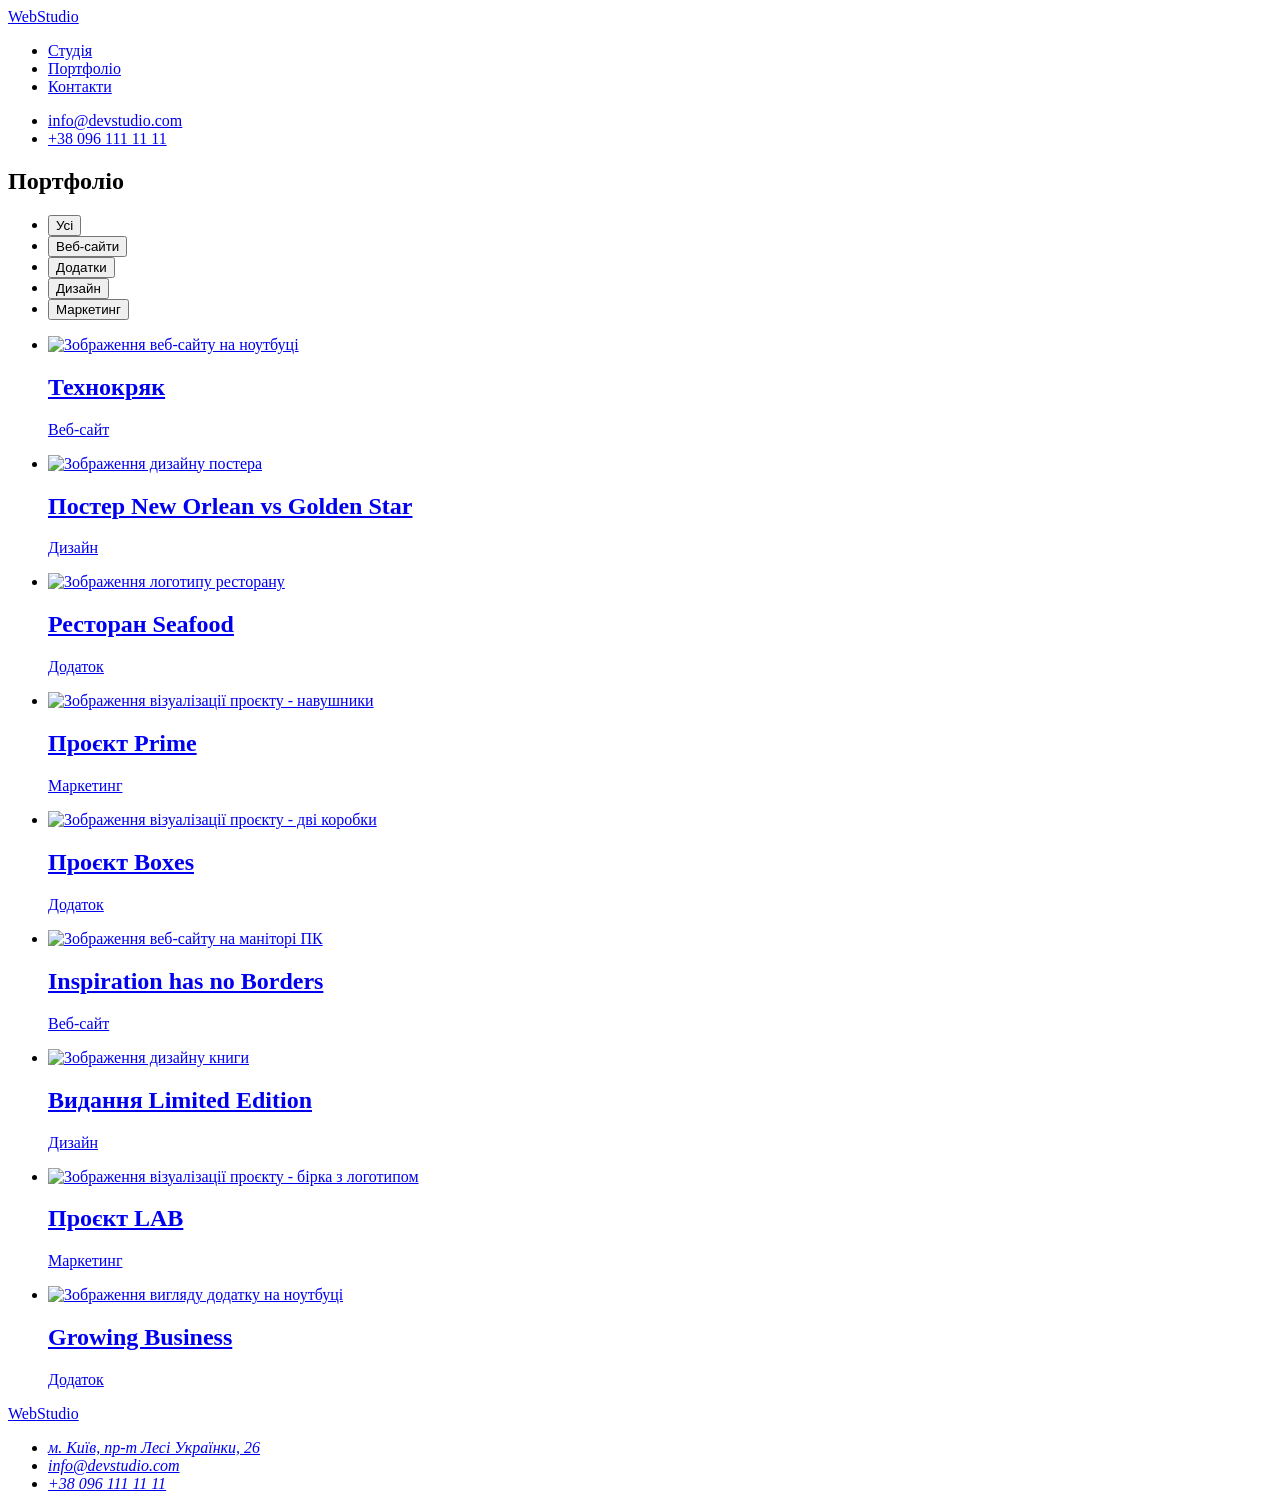
==== portfolio.html @ 378d0927 "Create portfolio.html" ====
<!DOCTYPE html>
<html lang="uk">
  <head>
    <meta charset="UTF-8" />
    <meta http-equiv="X-UA-Compatible" content="IE=edge" />
    <meta name="viewport" content="width=device-width, initial-scale=1.0" />
    <title>Веб-студія сторінка портфоліо</title>
    <link
      href="https://fonts.googleapis.com/css2?family=Raleway:wght@700&family=Roboto:wght@400;500;700;900&display=swap"
      rel="stylesheet"
    />
    <link rel="stylesheet" href="./css/styles.css" />
  </head>
  <body>
    <header>
      <nav>
        <a href="./index.html" class="logo">Web<span class="logo-header">Studio</span></a>
        <ul class="site-nav">
          <li><a href="./index.html" class="link">Студія</a></li>
          <li><a href="./portfolio.html" class="link current">Портфоліо</a></li>
          <li><a href="#" class="link">Контакти</a></li>
        </ul>
      </nav>
      <ul class="header-contacts">
        <li><a href="mailto:info@devstudio.com" class="contacts">info@devstudio.com</a></li>
        <li><a href="tel:+380961111111" class="contacts">+38 096 111 11 11</a></li>
      </ul>
    </header>
    <main>
      <section>
        <h1 class="visually-hidden">Портфоліо</h1>
        <ul class="filter">
          <li><button type="button" class="filter-button">Усі</button></li>
          <li><button type="button" class="filter-button">Веб-сайти</button></li>
          <li><button type="button" class="filter-button">Додатки</button></li>
          <li><button type="button" class="filter-button">Дизайн</button></li>
          <li><button type="button" class="filter-button">Маркетинг</button></li>
        </ul>
        <ul class="portfolio-list">
          <li class="portfolio-card">
            <a href="#">
              <img
                src="./images/portfolio1.jpg"
                alt="Зображення веб-сайту на ноутбуці"
                width="370"
              />
              <h2 class="title">Технокряк</h2>
              <p class="text">Веб-сайт</p>
            </a>
          </li>
          <li class="portfolio-card">
            <a href="#">
              <img src="./images/portfolio2.jpg" alt="Зображення дизайну постера" width="370" />
              <h2 class="title">Постер New Orlean vs Golden Star</h2>
              <p class="text">Дизайн</p>
            </a>
          </li>
          <li class="portfolio-card">
            <a href="#">
              <img src="./images/portfolio3.jpg" alt="Зображення логотипу ресторану" width="370" />
              <h2 class="title">Ресторан Seafood</h2>
              <p class="text">Додаток</p>
            </a>
          </li>
          <li class="portfolio-card">
            <a href="#">
              <img
                src="./images/portfolio4.jpg"
                alt="Зображення візуалізації проєкту - навушники"
                width="370"
              />
              <h2 class="title">Проєкт Prime</h2>
              <p class="text">Маркетинг</p>
            </a>
          </li>
          <li class="portfolio-card">
            <a href="#">
              <img
                src="./images/portfolio5.jpg"
                alt="Зображення візуалізації проєкту - дві коробки"
                width="370"
              />
              <h2 class="title">Проєкт Boxes</h2>
              <p class="text">Додаток</p>
            </a>
          </li>
          <li class="portfolio-card">
            <a href="#">
              <img
                src="./images/portfolio6.jpg"
                alt="Зображення веб-сайту на маніторі ПК"
                width="370"
              />
              <h2 class="title">Inspiration has no Borders</h2>
              <p class="text">Веб-сайт</p>
            </a>
          </li>
          <li class="portfolio-card">
            <a href="#">
              <img src="./images/portfolio7.jpg" alt="Зображення дизайну книги" width="370" />
              <h2 class="title">Видання Limited Edition</h2>
              <p class="text">Дизайн</p>
            </a>
          </li>
          <li class="portfolio-card">
            <a href="#">
              <img
                src="./images/portfolio8.jpg"
                alt="Зображення візуалізації проєкту - бірка з логотипом"
                width="370"
              />
              <h2 class="title">Проєкт LAB</h2>
              <p class="text">Маркетинг</p>
            </a>
          </li>
          <li class="portfolio-card">
            <a href="#">
              <img
                src="./images/portfolio9.jpg"
                alt="Зображення вигляду додатку на ноутбуці"
                width="370"
              />
              <h2 class="title">Growing Business</h2>
              <p class="text">Додаток</p>
            </a>
          </li>
        </ul>
      </section>
    </main>
    <footer>
      <a href="./index.html" class="logo">Web<span class="logo-footer">Studio</span></a>
      <address>
        <ul class="footer-contacts">
          <li>
            <a
              href="https://goo.gl/maps/CPtrU1FHBa2aNyZL9"
              target="_blank"
              rel="noopener noreferrer nofollow"
              class="address"
              >м. Київ, пр-т Лесі Українки, 26
            </a>
          </li>
          <li>
            <a href="mailto:info@devstudio.com" class="mailo">info@devstudio.com</a>
          </li>
          <li>
            <a href="tel:+380961111111" class="tel">+38 096 111 11 11</a>
          </li>
        </ul>
      </address>
    </footer>
  </body>
</html>
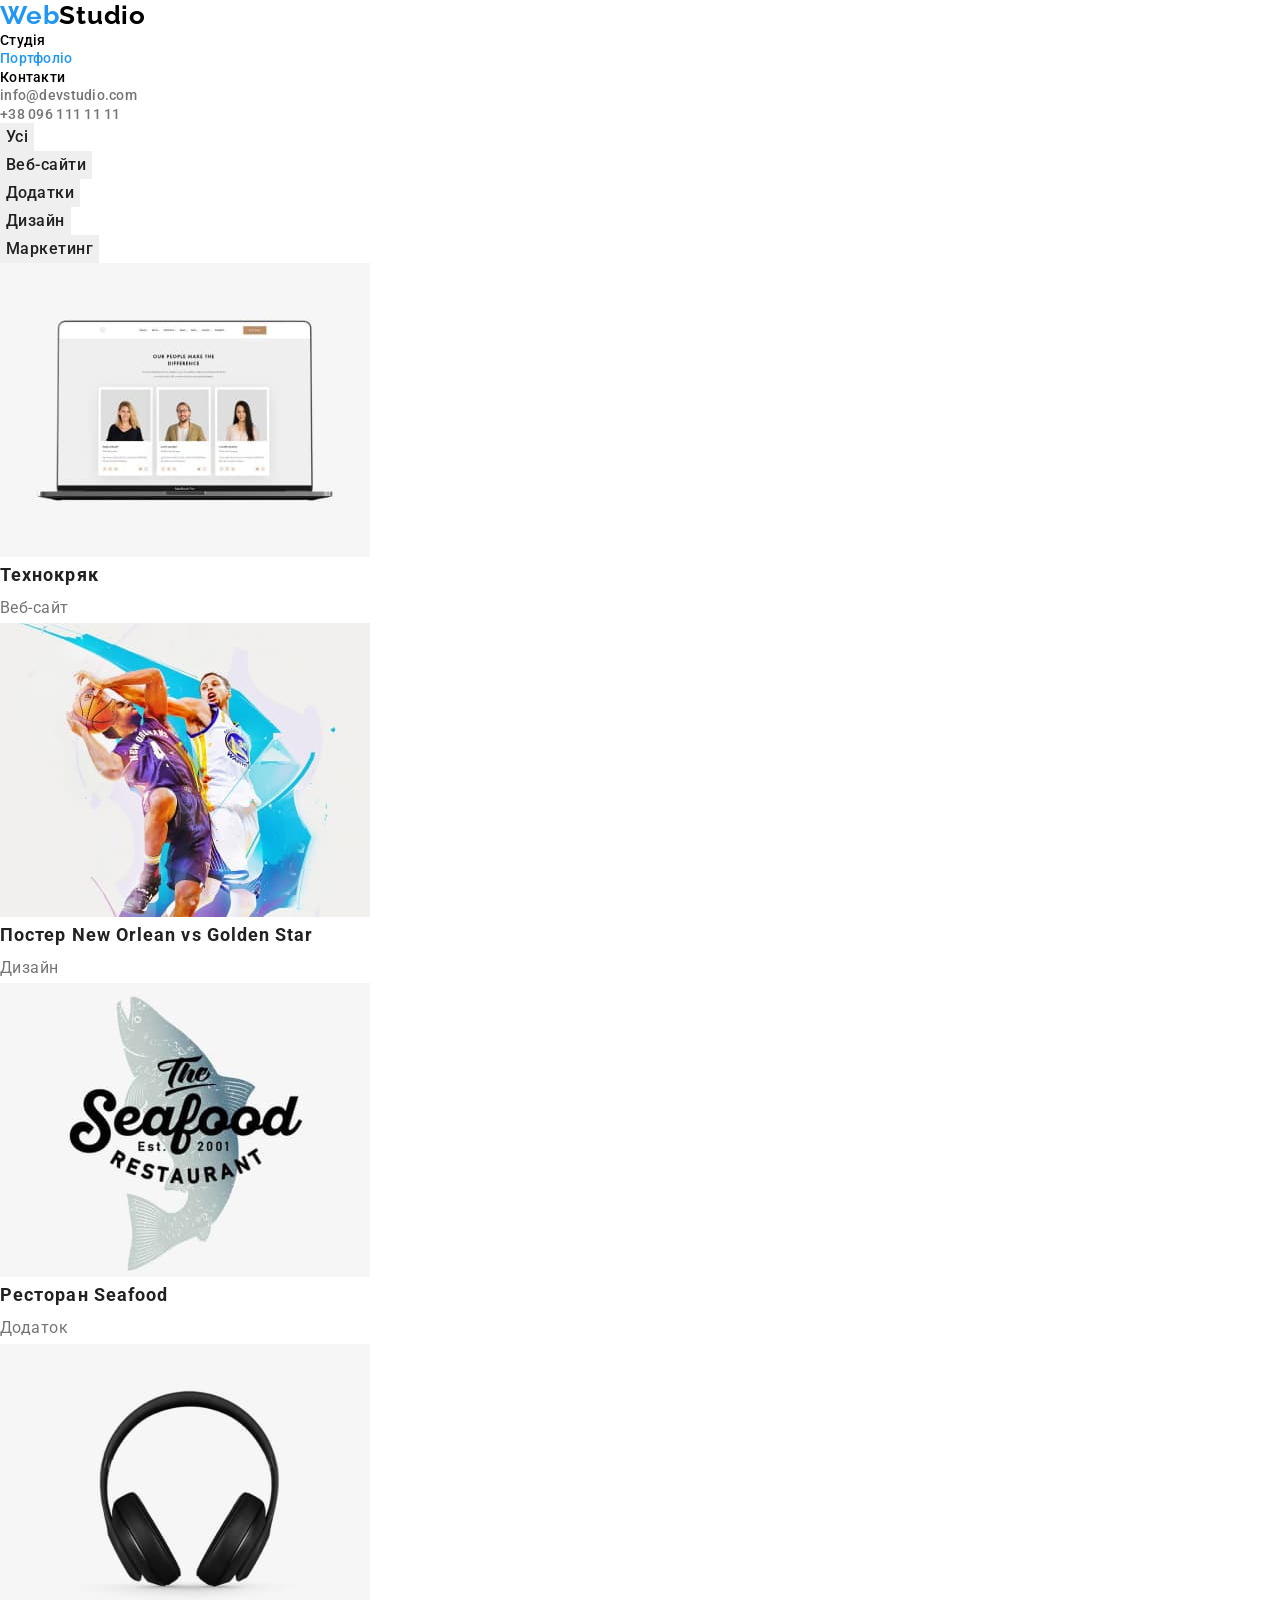
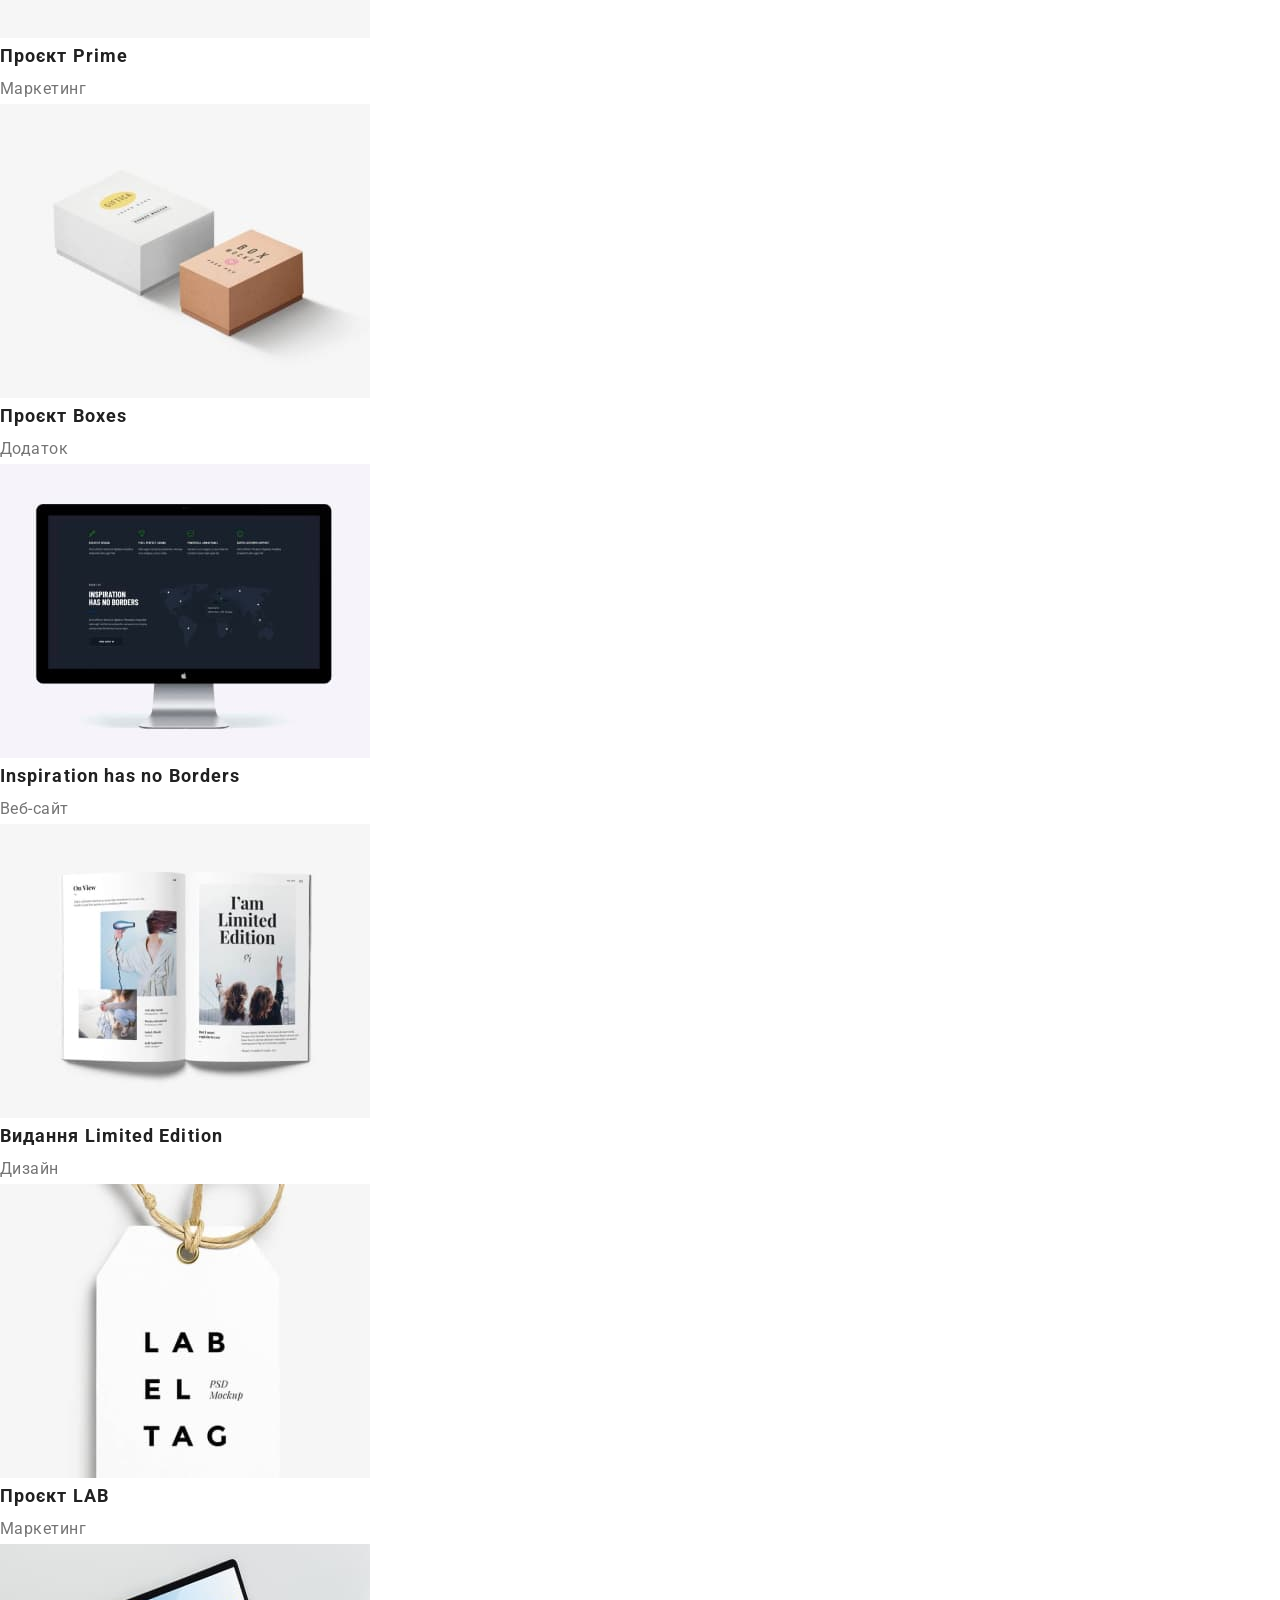
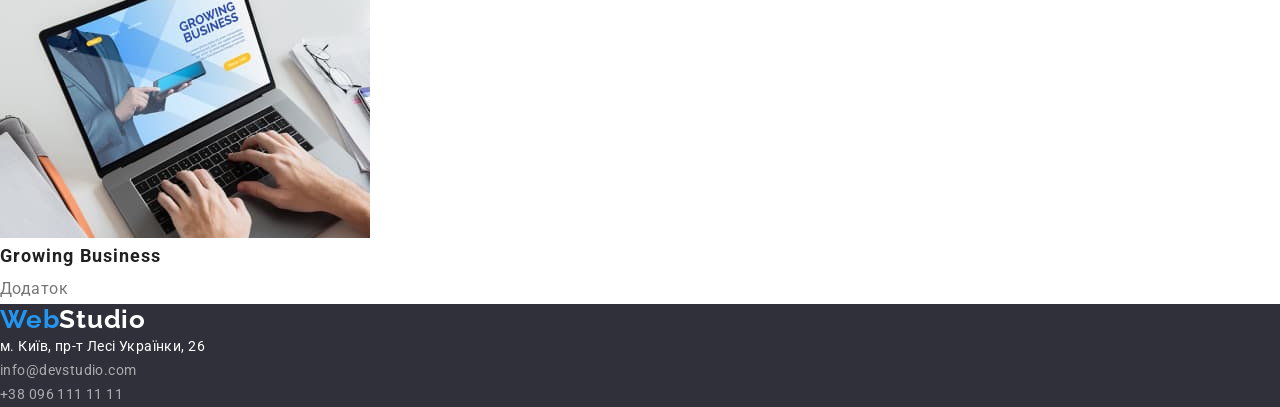
==== commit bff28e33: "Update(added modern-normalize)" ====
--- a/portfolio.html
+++ b/portfolio.html
@@ -8,6 +8,13 @@
     <link
       href="https://fonts.googleapis.com/css2?family=Raleway:wght@700&family=Roboto:wght@400;500;700;900&display=swap"
       rel="stylesheet"
+    />
+    <link
+      rel="stylesheet"
+      href="https://cdnjs.cloudflare.com/ajax/libs/modern-normalize/1.1.0/modern-normalize.min.css"
+      integrity="sha512-wpPYUAdjBVSE4KJnH1VR1HeZfpl1ub8YT/NKx4PuQ5NmX2tKuGu6U/JRp5y+Y8XG2tV+wKQpNHVUX03MfMFn9Q=="
+      crossorigin="anonymous"
+      referrerpolicy="no-referrer"
     />
     <link rel="stylesheet" href="./css/styles.css" />
   </head>
--- a/css/styles.css
+++ b/css/styles.css
@@ -0,0 +1,286 @@
+/* common css */
+
+
+:root {
+    --accent-color: #2196F3;
+    --main-color-text: #212121;
+    --secondary-color-text: #757575;
+    --logo-color-text: #000000;
+    --white-color-text: #FFFFFF;
+    --main-color-bg: #FFFFFF;
+    --secondary-color-bg: #F5F4FA;
+    --footer-color-bg: #2F303A;
+    --active-button: #188CE8;
+    --card-border-color: #EEEEEE;
+    --contacts-footer: rgba(255, 255, 255, 0.6);
+}
+
+body {
+    font-family: 'Roboto', sans-serif;
+    background-color: var(--main-color-bg);
+    color: var(--secondary-color-text)
+}
+
+/* reset */
+p,
+h1,
+h2,
+h3,
+h4,
+h5,
+h6 {
+    margin: 0;
+}
+
+ul,
+ol {
+    margin: 0;
+    padding-left: 0;
+}
+
+button {
+    cursor: pointer;
+}
+
+address {
+    font-style: normal;
+}
+
+img {
+    display: block;
+    max-width: 100%;
+    height: auto;
+}
+/* ----- */
+
+.logo {
+    font-family: 'Raleway';
+    font-style: normal;
+    font-weight: 700;
+    font-size: 26px;
+    line-height: 1.19;
+    letter-spacing: 0.03em;
+    color: var(--accent-color);
+}
+.logo-header {
+    color: var(--logo-color-text);
+}
+.logo-footer {
+    color: var(--white-color-text);
+}
+
+.visually-hidden {
+    position: absolute;
+    white-space: nowrap;
+    width: 1px;
+    height: 1px;
+    overflow: hidden;
+    border: 0;
+    padding: 0;
+    clip: rect(0 0 0 0);
+    clip-path: inset(50%);
+    margin: -1px;
+}
+
+ul {
+    list-style: none;
+}
+
+a {
+    text-decoration: none;
+}
+
+button {
+    font-family: inherit;
+    cursor: pointer;
+    border: transparent;
+}
+
+/* site nav */
+
+.link {
+    font-style: normal;
+    font-weight: 500;
+    font-size: 14px;
+    line-height: 1.14;
+    letter-spacing: 0.02em;
+}
+
+.site-nav .link {
+    color: var(--logo-color-text);
+}
+
+.site-nav .link:hover,
+.site-nav .link:focus {
+    color: var(--accent-color);
+}
+
+.site-nav .link.current {
+    color: var(--accent-color);
+} 
+
+.header-contacts .contacts {
+    font-style: normal;
+    font-weight: 500;
+    font-size: 14px;
+    line-height: 1.14;
+    letter-spacing: 0.02em;
+    color: var(--secondary-color-text);
+}
+.header-contacts .contacts:hover,
+.header-contacts .contacts:focus {
+    color: var(--accent-color);
+}
+
+footer {
+    background-color: var(--footer-color-bg);
+}
+
+.footer-contacts .address {
+    font-style: normal;
+    font-size: 14px;
+    line-height: 1.71;
+    letter-spacing: 0.03em;
+    color: var(--white-color-text);
+}
+
+.footer-contacts .address:hover,
+.footer-contacts .address:focus {
+    color: var(--accent-color);
+}
+
+.footer-contacts .mailo,
+.footer-contacts .tel {
+    font-style: normal;
+    font-size: 14px;
+    line-height: 1.71;
+    letter-spacing: 0.03em;
+    color: var(--contacts-footer);
+}
+
+.footer-contacts .mailo:hover,
+.footer-contacts .mailo:focus {
+    color: var(--accent-color);
+}
+
+.footer-contacts .tel:hover,
+.footer-contacts .tel:focus {
+    color: var(--accent-color);
+}
+
+/* index.html css */
+
+.hero {
+    background-color: var(--footer-color-bg);
+}
+
+.hero-title {
+    font-style: normal;
+    font-weight: 900;
+    font-size: 44px;
+    line-height: 1.36;
+    text-align: center;
+    letter-spacing: 0.06em;
+    text-transform: uppercase;
+    color: var(--white-color-text);
+}
+
+.hero-button {
+    font-style: normal;
+    font-weight: 700;
+    font-size: 16px;
+    line-height: 1.88; 
+    text-align: center;
+    letter-spacing: 0.06em;
+    background-color: var(--accent-color);
+    color: var(--white-color-text);
+}
+
+.hero-button:hover,
+.hero-button:focus {
+    background-color: var(--active-button);
+}
+
+.section-title {
+    font-style: normal;
+    font-weight: 700;
+    font-size: 36px;
+    line-height: 1.17;
+    text-align: center;
+    letter-spacing: 0.03em;
+    color: var(--main-color-text);
+}
+
+.feutures-list .title {
+    font-style: normal;
+    font-weight: 700;
+    font-size: 14px;
+    line-height: 1.14;
+    letter-spacing: 0.03em;
+    text-transform: uppercase;
+    color: var(--main-color-text);
+}
+
+.feutures-list .text {
+    font-size: 14px;
+    line-height: 1.71;
+    letter-spacing: 0.03em;
+}
+
+.team {
+    background-color: var(--secondary-color-bg);
+}
+
+.team-member {
+    background-color: var(--main-color-bg);
+}
+
+.team-list .title {
+    font-style: normal;
+    font-weight: 500;
+    font-size: 16px;
+    line-height: 19px;
+    text-align: center;
+    letter-spacing: 0.03em;
+    color: var(--main-color-text);
+}
+
+.team-list .text {
+    font-size: 16px;
+    line-height: 19px;
+    text-align: center;
+    letter-spacing: 0.03em;
+}
+
+/* portfolio.html css */
+
+.filter-button {
+    font-style: normal;
+    font-weight: 500;
+    font-size: 16px;
+    line-height: 1.63;
+    text-align: center;
+    letter-spacing: 0.03em;
+    color: var(--main-color-text);
+}
+
+.filter-button:hover,
+.filter-button:focus {
+    background-color: var(--accent-color);
+    color: var(--white-color-text);
+}
+
+.portfolio-list .title {
+    font-weight: 700;
+    font-size: 18px;
+    line-height: 2.00;
+    letter-spacing: 0.06em;
+    color: var(--main-color-text);
+}
+
+.portfolio-list .text {
+    font-size: 16px;
+    line-height: 1.88;
+    letter-spacing: 0.03em;
+    color: var(--secondary-color-text);
+}
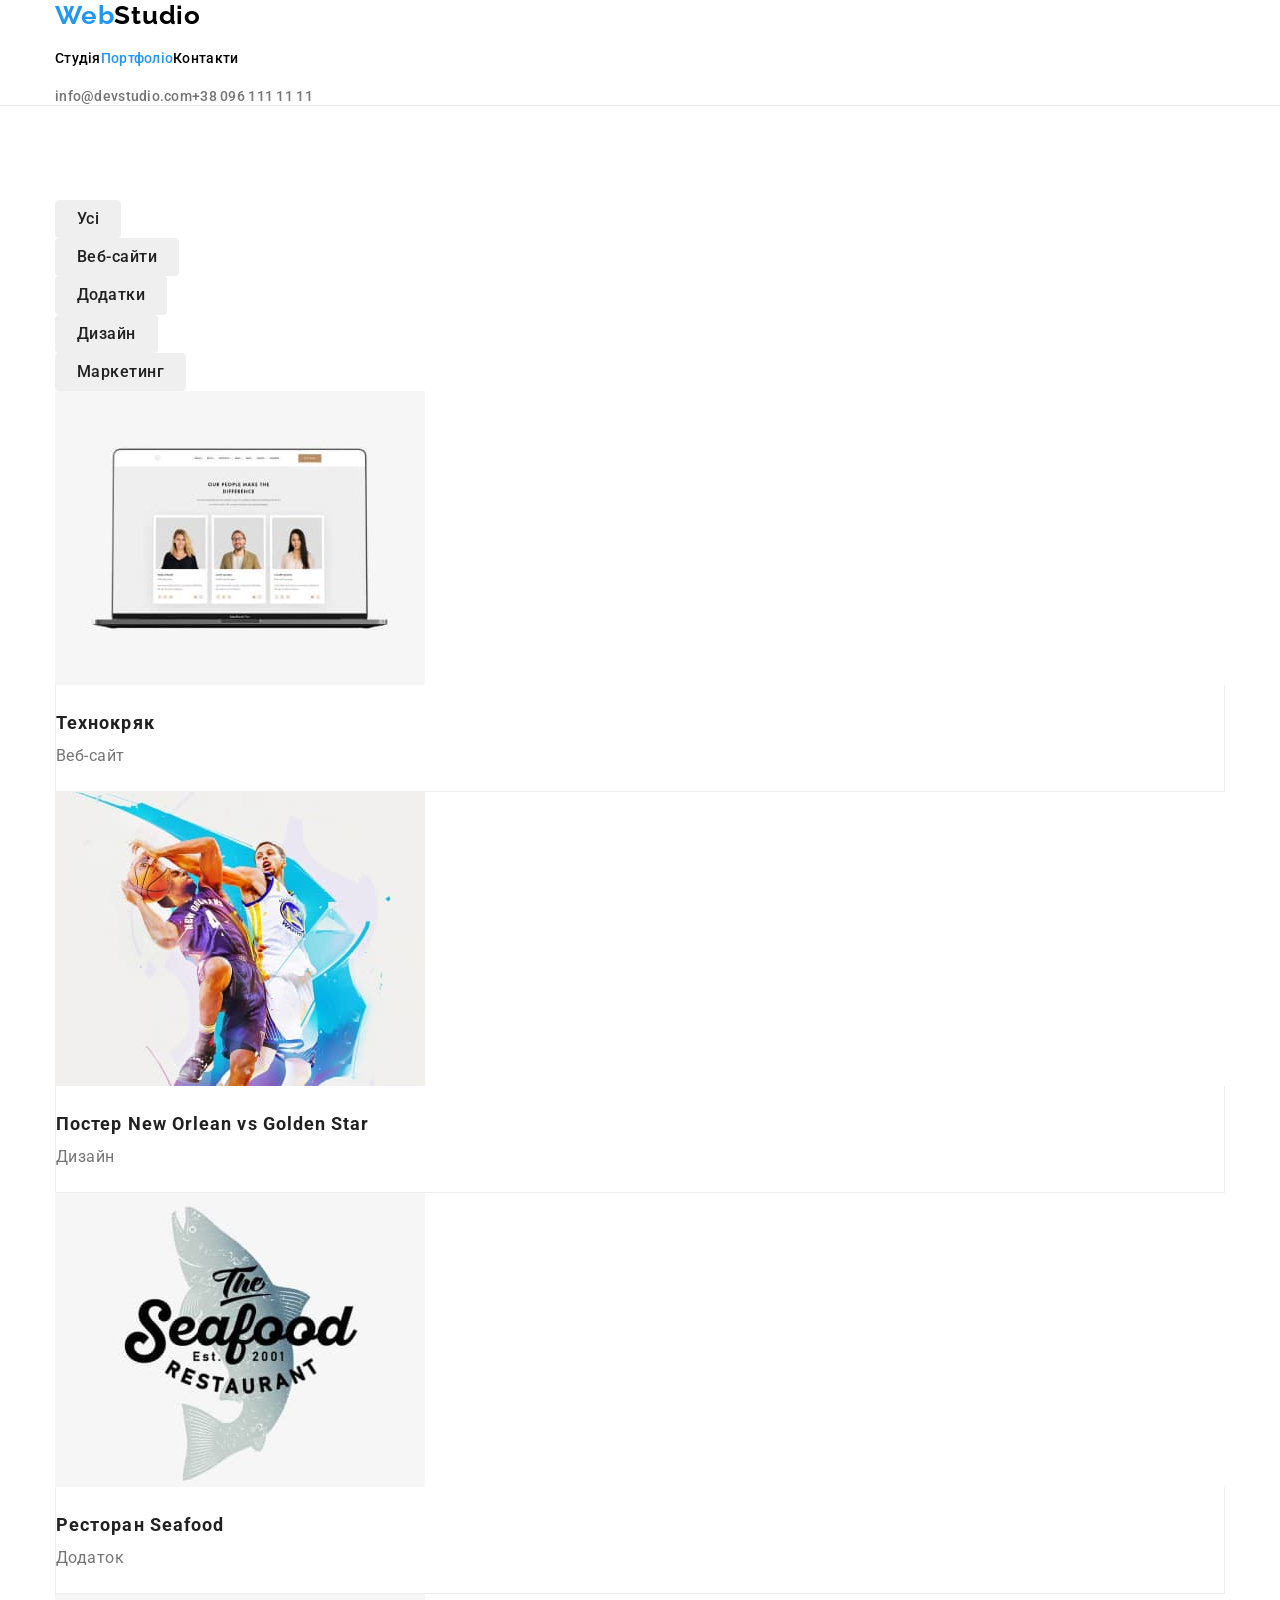
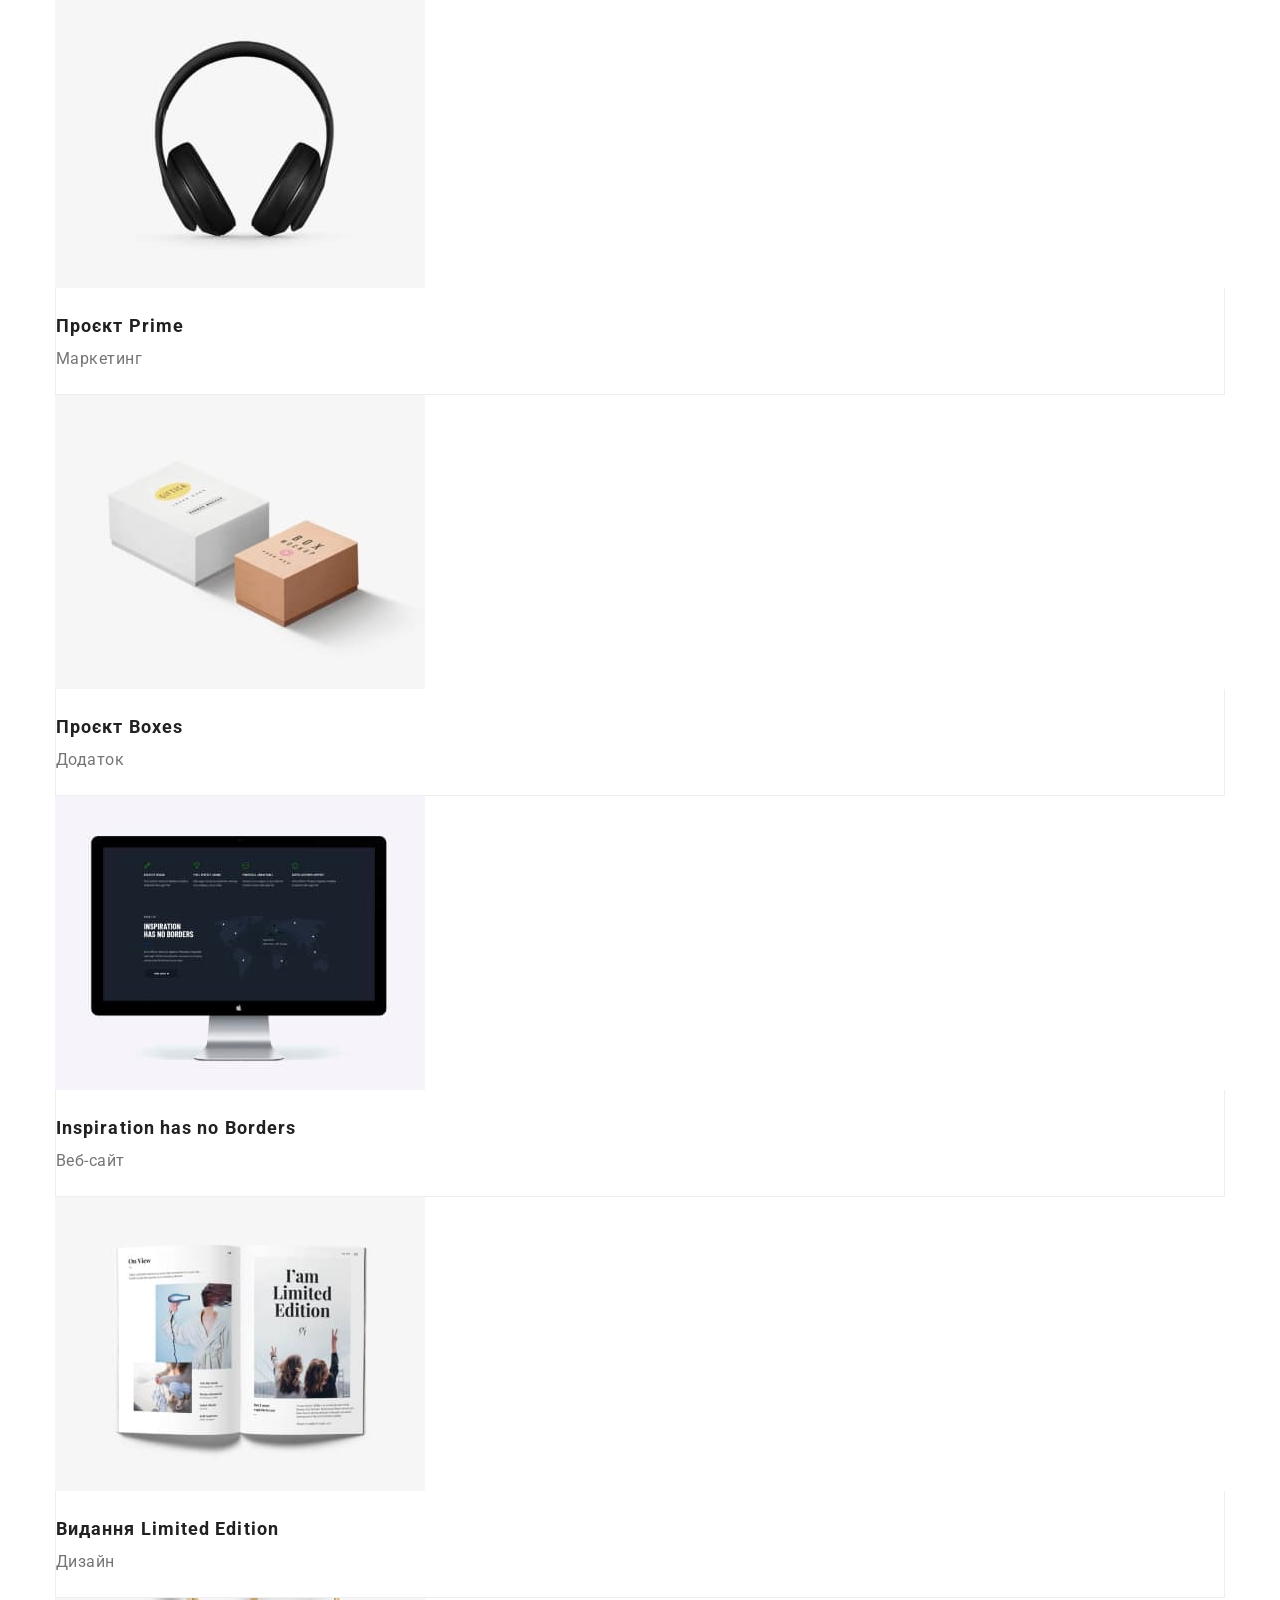
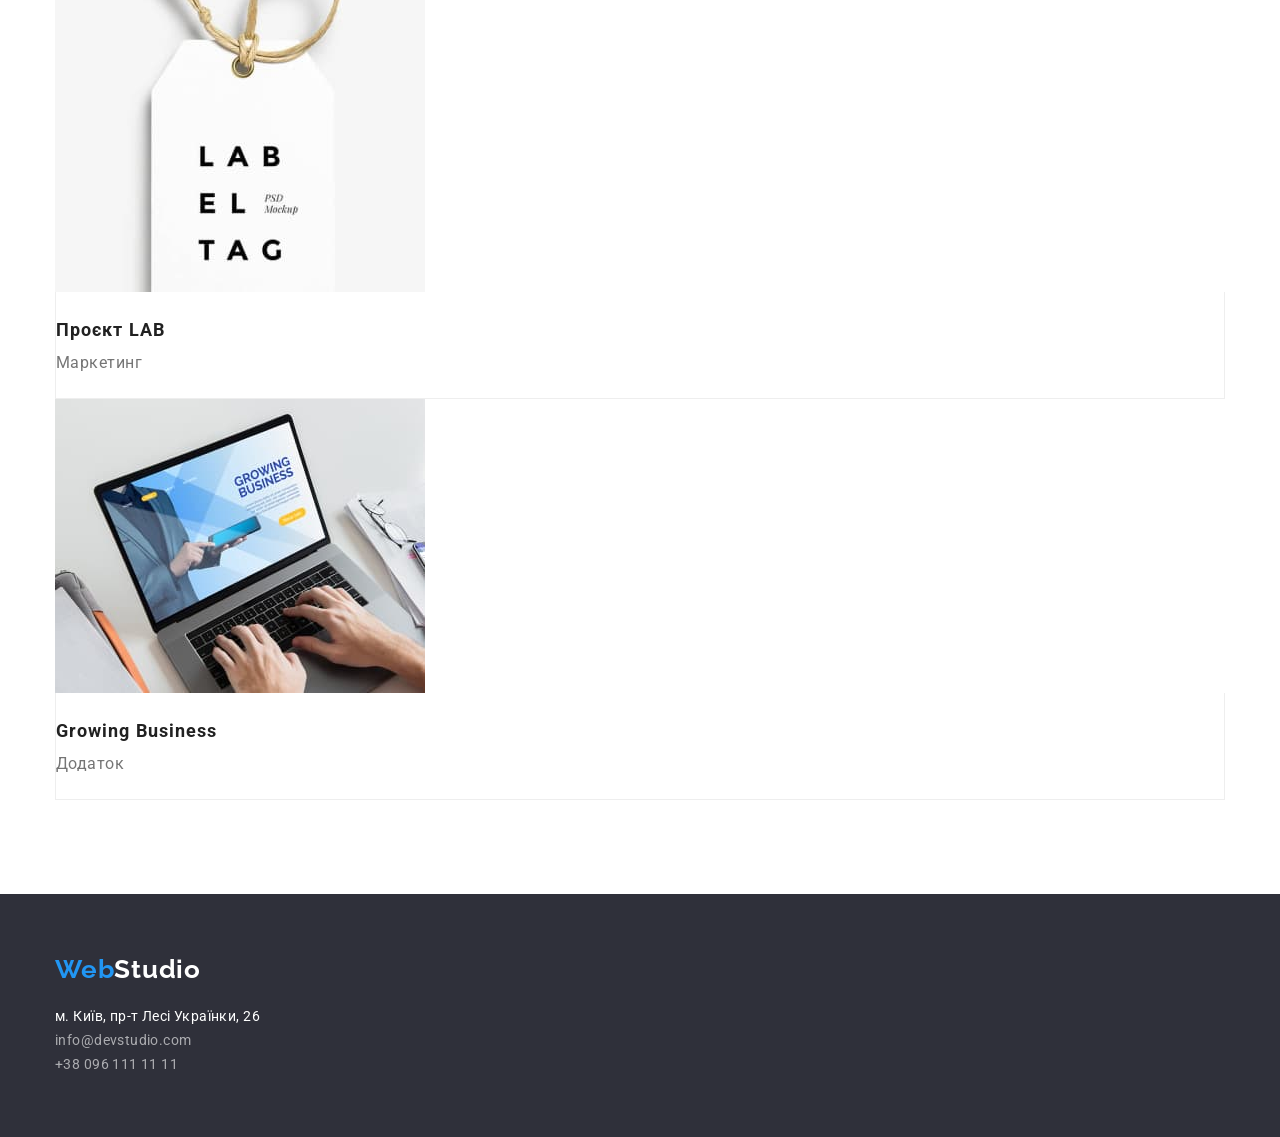
==== commit 9bca17cf: "Summary (update)" ====
--- a/portfolio.html
+++ b/portfolio.html
@@ -19,142 +19,170 @@
     <link rel="stylesheet" href="./css/styles.css" />
   </head>
   <body>
-    <header>
-      <nav>
-        <a href="./index.html" class="logo">Web<span class="logo-header">Studio</span></a>
-        <ul class="site-nav">
-          <li><a href="./index.html" class="link">Студія</a></li>
-          <li><a href="./portfolio.html" class="link current">Портфоліо</a></li>
-          <li><a href="#" class="link">Контакти</a></li>
+    <header class="header">
+      <div class="container">
+        <nav>
+          <a href="./index.html" class="logo">Web<span class="logo-header">Studio</span></a>
+          <ul class="site-nav">
+            <li><a href="./index.html" class="link">Студія</a></li>
+            <li><a href="./portfolio.html" class="link current">Портфоліо</a></li>
+            <li><a href="#" class="link">Контакти</a></li>
+          </ul>
+        </nav>
+        <ul class="header-contacts">
+          <li><a href="mailto:info@devstudio.com" class="contacts">info@devstudio.com</a></li>
+          <li><a href="tel:+380961111111" class="contacts">+38 096 111 11 11</a></li>
         </ul>
-      </nav>
-      <ul class="header-contacts">
-        <li><a href="mailto:info@devstudio.com" class="contacts">info@devstudio.com</a></li>
-        <li><a href="tel:+380961111111" class="contacts">+38 096 111 11 11</a></li>
-      </ul>
+      </div>
     </header>
     <main>
-      <section>
-        <h1 class="visually-hidden">Портфоліо</h1>
-        <ul class="filter">
-          <li><button type="button" class="filter-button">Усі</button></li>
-          <li><button type="button" class="filter-button">Веб-сайти</button></li>
-          <li><button type="button" class="filter-button">Додатки</button></li>
-          <li><button type="button" class="filter-button">Дизайн</button></li>
-          <li><button type="button" class="filter-button">Маркетинг</button></li>
-        </ul>
-        <ul class="portfolio-list">
-          <li class="portfolio-card">
-            <a href="#">
-              <img
-                src="./images/portfolio1.jpg"
-                alt="Зображення веб-сайту на ноутбуці"
-                width="370"
-              />
-              <h2 class="title">Технокряк</h2>
-              <p class="text">Веб-сайт</p>
-            </a>
-          </li>
-          <li class="portfolio-card">
-            <a href="#">
-              <img src="./images/portfolio2.jpg" alt="Зображення дизайну постера" width="370" />
-              <h2 class="title">Постер New Orlean vs Golden Star</h2>
-              <p class="text">Дизайн</p>
-            </a>
-          </li>
-          <li class="portfolio-card">
-            <a href="#">
-              <img src="./images/portfolio3.jpg" alt="Зображення логотипу ресторану" width="370" />
-              <h2 class="title">Ресторан Seafood</h2>
-              <p class="text">Додаток</p>
-            </a>
-          </li>
-          <li class="portfolio-card">
-            <a href="#">
-              <img
-                src="./images/portfolio4.jpg"
-                alt="Зображення візуалізації проєкту - навушники"
-                width="370"
-              />
-              <h2 class="title">Проєкт Prime</h2>
-              <p class="text">Маркетинг</p>
-            </a>
-          </li>
-          <li class="portfolio-card">
-            <a href="#">
-              <img
-                src="./images/portfolio5.jpg"
-                alt="Зображення візуалізації проєкту - дві коробки"
-                width="370"
-              />
-              <h2 class="title">Проєкт Boxes</h2>
-              <p class="text">Додаток</p>
-            </a>
-          </li>
-          <li class="portfolio-card">
-            <a href="#">
-              <img
-                src="./images/portfolio6.jpg"
-                alt="Зображення веб-сайту на маніторі ПК"
-                width="370"
-              />
-              <h2 class="title">Inspiration has no Borders</h2>
-              <p class="text">Веб-сайт</p>
-            </a>
-          </li>
-          <li class="portfolio-card">
-            <a href="#">
-              <img src="./images/portfolio7.jpg" alt="Зображення дизайну книги" width="370" />
-              <h2 class="title">Видання Limited Edition</h2>
-              <p class="text">Дизайн</p>
-            </a>
-          </li>
-          <li class="portfolio-card">
-            <a href="#">
-              <img
-                src="./images/portfolio8.jpg"
-                alt="Зображення візуалізації проєкту - бірка з логотипом"
-                width="370"
-              />
-              <h2 class="title">Проєкт LAB</h2>
-              <p class="text">Маркетинг</p>
-            </a>
-          </li>
-          <li class="portfolio-card">
-            <a href="#">
-              <img
-                src="./images/portfolio9.jpg"
-                alt="Зображення вигляду додатку на ноутбуці"
-                width="370"
-              />
-              <h2 class="title">Growing Business</h2>
-              <p class="text">Додаток</p>
-            </a>
-          </li>
-        </ul>
+      <section class="section">
+        <div class="container">
+          <h1 class="visually-hidden">Портфоліо</h1>
+          <ul class="filter">
+            <li><button type="button" class="filter-button">Усі</button></li>
+            <li><button type="button" class="filter-button">Веб-сайти</button></li>
+            <li><button type="button" class="filter-button">Додатки</button></li>
+            <li><button type="button" class="filter-button">Дизайн</button></li>
+            <li><button type="button" class="filter-button">Маркетинг</button></li>
+          </ul>
+          <ul class="portfolio-list">
+            <li class="portfolio-card">
+              <a href="#">
+                <img
+                  src="./images/portfolio1.jpg"
+                  alt="Зображення веб-сайту на ноутбуці"
+                  width="370"
+                />
+                <div class="portfolio-card-bottom">
+                  <h2 class="title">Технокряк</h2>
+                  <p class="text">Веб-сайт</p>
+                </div>
+              </a>
+            </li>
+            <li class="portfolio-card">
+              <a href="#">
+                <img src="./images/portfolio2.jpg" alt="Зображення дизайну постера" width="370" />
+                <div class="portfolio-card-bottom">
+                  <h2 class="title">Постер New Orlean vs Golden Star</h2>
+                  <p class="text">Дизайн</p>
+                </div>
+              </a>
+            </li>
+            <li class="portfolio-card">
+              <a href="#">
+                <img
+                  src="./images/portfolio3.jpg"
+                  alt="Зображення логотипу ресторану"
+                  width="370"
+                />
+                <div class="portfolio-card-bottom">
+                  <h2 class="title">Ресторан Seafood</h2>
+                  <p class="text">Додаток</p>
+                </div>
+              </a>
+            </li>
+            <li class="portfolio-card">
+              <a href="#">
+                <img
+                  src="./images/portfolio4.jpg"
+                  alt="Зображення візуалізації проєкту - навушники"
+                  width="370"
+                />
+                <div class="portfolio-card-bottom">
+                  <h2 class="title">Проєкт Prime</h2>
+                  <p class="text">Маркетинг</p>
+                </div>
+              </a>
+            </li>
+            <li class="portfolio-card">
+              <a href="#">
+                <img
+                  src="./images/portfolio5.jpg"
+                  alt="Зображення візуалізації проєкту - дві коробки"
+                  width="370"
+                />
+                <div class="portfolio-card-bottom">
+                  <h2 class="title">Проєкт Boxes</h2>
+                  <p class="text">Додаток</p>
+                </div>
+              </a>
+            </li>
+            <li class="portfolio-card">
+              <a href="#">
+                <img
+                  src="./images/portfolio6.jpg"
+                  alt="Зображення веб-сайту на маніторі ПК"
+                  width="370"
+                />
+                <div class="portfolio-card-bottom">
+                  <h2 class="title">Inspiration has no Borders</h2>
+                  <p class="text">Веб-сайт</p>
+                </div>
+              </a>
+            </li>
+            <li class="portfolio-card">
+              <a href="#">
+                <img src="./images/portfolio7.jpg" alt="Зображення дизайну книги" width="370" />
+                <div class="portfolio-card-bottom">
+                  <h2 class="title">Видання Limited Edition</h2>
+                  <p class="text">Дизайн</p>
+                </div>
+              </a>
+            </li>
+            <li class="portfolio-card">
+              <a href="#">
+                <img
+                  src="./images/portfolio8.jpg"
+                  alt="Зображення візуалізації проєкту - бірка з логотипом"
+                  width="370"
+                />
+                <div class="portfolio-card-bottom">
+                  <h2 class="title">Проєкт LAB</h2>
+                  <p class="text">Маркетинг</p>
+                </div>
+              </a>
+            </li>
+            <li class="portfolio-card">
+              <a href="#">
+                <img
+                  src="./images/portfolio9.jpg"
+                  alt="Зображення вигляду додатку на ноутбуці"
+                  width="370"
+                />
+                <div class="portfolio-card-bottom">
+                  <h2 class="title">Growing Business</h2>
+                  <p class="text">Додаток</p>
+                </div>
+              </a>
+            </li>
+          </ul>
+        </div>
       </section>
     </main>
     <footer>
-      <a href="./index.html" class="logo">Web<span class="logo-footer">Studio</span></a>
-      <address>
-        <ul class="footer-contacts">
-          <li>
-            <a
-              href="https://goo.gl/maps/CPtrU1FHBa2aNyZL9"
-              target="_blank"
-              rel="noopener noreferrer nofollow"
-              class="address"
-              >м. Київ, пр-т Лесі Українки, 26
-            </a>
-          </li>
-          <li>
-            <a href="mailto:info@devstudio.com" class="mailo">info@devstudio.com</a>
-          </li>
-          <li>
-            <a href="tel:+380961111111" class="tel">+38 096 111 11 11</a>
-          </li>
-        </ul>
-      </address>
+      <div class="container">
+        <a href="./index.html" class="logo">Web<span class="logo-footer">Studio</span></a>
+        <address>
+          <ul class="footer-contacts">
+            <li>
+              <a
+                href="https://goo.gl/maps/CPtrU1FHBa2aNyZL9"
+                target="_blank"
+                rel="noopener noreferrer nofollow"
+                class="address"
+                >м. Київ, пр-т Лесі Українки, 26
+              </a>
+            </li>
+            <li>
+              <a href="mailto:info@devstudio.com" class="mailo">info@devstudio.com</a>
+            </li>
+            <li>
+              <a href="tel:+380961111111" class="tel">+38 096 111 11 11</a>
+            </li>
+          </ul>
+        </address>
+      </div>
     </footer>
   </body>
 </html>
--- a/css/styles.css
+++ b/css/styles.css
@@ -37,12 +37,9 @@
     margin: 0;
     padding-left: 0;
 }
-
-button {
-    cursor: pointer;
-}
-
+/* address не потрібно */
 address {
+    margin-top: 20px;
     font-style: normal;
 }
 
@@ -52,6 +49,13 @@
     height: auto;
 }
 /* ----- */
+
+.container {
+    width: 1200px;
+    padding-left: 15px;
+    padding-right: 15px;
+    margin: 0 auto;
+}
 
 .logo {
     font-family: 'Raleway';
@@ -91,12 +95,21 @@
 }
 
 button {
+    display: inline-block;
+    border-radius: 4px;
     font-family: inherit;
     cursor: pointer;
     border: transparent;
 }
 
+.section {
+    padding-top: 94px;
+    padding-bottom: 94px;
+}
+
+
 /* site nav */
+
 
 .link {
     font-style: normal;
@@ -106,7 +119,22 @@
     letter-spacing: 0.02em;
 }
 
+.site-nav {
+    display: flex;
+}
+
+.site-nav .item {
+    margin-right: 50px;
+}
+
+.site-nav .item:last-child {
+    margin-right: 0;
+}
+
 .site-nav .link {
+    display: block;
+    padding-top: 20px;
+    padding-bottom: 20px;
     color: var(--logo-color-text);
 }
 
@@ -118,6 +146,22 @@
 .site-nav .link.current {
     color: var(--accent-color);
 } 
+
+.header {
+    border-bottom: 1px solid #ECECEC;
+}
+
+.header-contacts {
+    display: flex;
+}
+
+.header-contacts .item {
+    margin-right: 50px;
+}
+
+.header-contacts .item:last-child {
+    margin-right: 0;
+}
 
 .header-contacts .contacts {
     font-style: normal;
@@ -133,11 +177,13 @@
 }
 
 footer {
+    padding-top: 60px;
+    padding-bottom: 60px;
     background-color: var(--footer-color-bg);
 }
 
+
 .footer-contacts .address {
-    font-style: normal;
     font-size: 14px;
     line-height: 1.71;
     letter-spacing: 0.03em;
@@ -151,7 +197,7 @@
 
 .footer-contacts .mailo,
 .footer-contacts .tel {
-    font-style: normal;
+    margin-top: 9px;
     font-size: 14px;
     line-height: 1.71;
     letter-spacing: 0.03em;
@@ -171,21 +217,29 @@
 /* index.html css */
 
 .hero {
+    padding: 200px 0;
+    text-align: center;
     background-color: var(--footer-color-bg);
 }
 
+.container.center {
+    max-width: 696px;
+}
+
 .hero-title {
+    margin-bottom: 30px;
     font-style: normal;
     font-weight: 900;
     font-size: 44px;
     line-height: 1.36;
-    text-align: center;
     letter-spacing: 0.06em;
     text-transform: uppercase;
+    text-align: center;
     color: var(--white-color-text);
 }
 
 .hero-button {
+    padding: 10px 32px;
     font-style: normal;
     font-weight: 700;
     font-size: 16px;
@@ -201,7 +255,13 @@
     background-color: var(--active-button);
 }
 
+.section-feutures {
+    padding-top: 94px;
+    padding-bottom: 0;
+}
+
 .section-title {
+    margin-bottom: 50px;
     font-style: normal;
     font-weight: 700;
     font-size: 36px;
@@ -212,6 +272,7 @@
 }
 
 .feutures-list .title {
+    margin-bottom: 10px;
     font-style: normal;
     font-weight: 700;
     font-size: 14px;
@@ -232,10 +293,13 @@
 }
 
 .team-member {
+    box-shadow: 0px 1px 3px rgba(0, 0, 0, 0.12), 0px 1px 1px rgba(0, 0, 0, 0.14), 0px 2px 1px rgba(0, 0, 0, 0.2);
+    border-radius: 0px 0px 4px 4px;
     background-color: var(--main-color-bg);
 }
 
 .team-list .title {
+    margin-bottom: 10px;
     font-style: normal;
     font-weight: 500;
     font-size: 16px;
@@ -255,6 +319,7 @@
 /* portfolio.html css */
 
 .filter-button {
+    padding: 6px 22px;
     font-style: normal;
     font-weight: 500;
     font-size: 16px;
@@ -284,3 +349,11 @@
     letter-spacing: 0.03em;
     color: var(--secondary-color-text);
 }
+
+.portfolio-card-bottom {
+    padding-top: 20px;
+    padding-bottom: 20px;
+    border-left: 1px solid var(--card-border-color);
+    border-right: 1px solid var(--card-border-color);
+    border-bottom: 1px solid var(--card-border-color);
+}
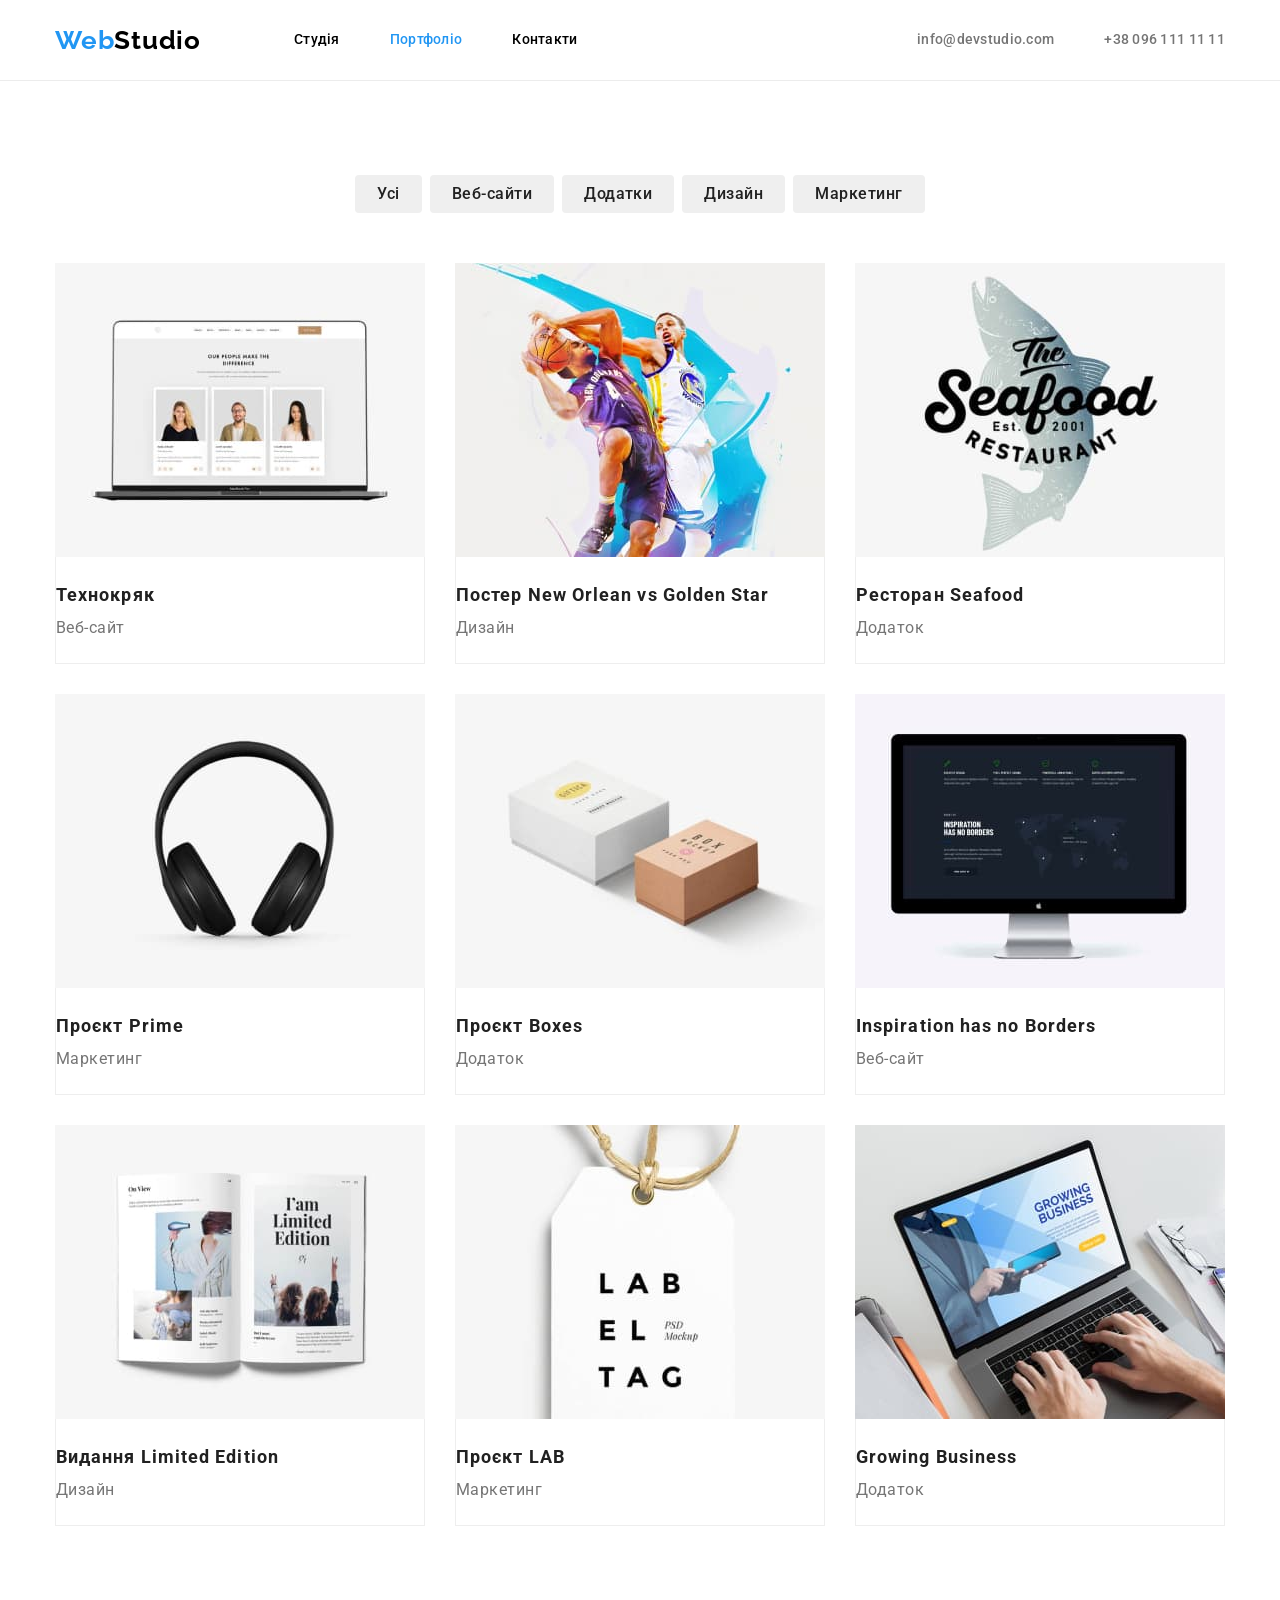
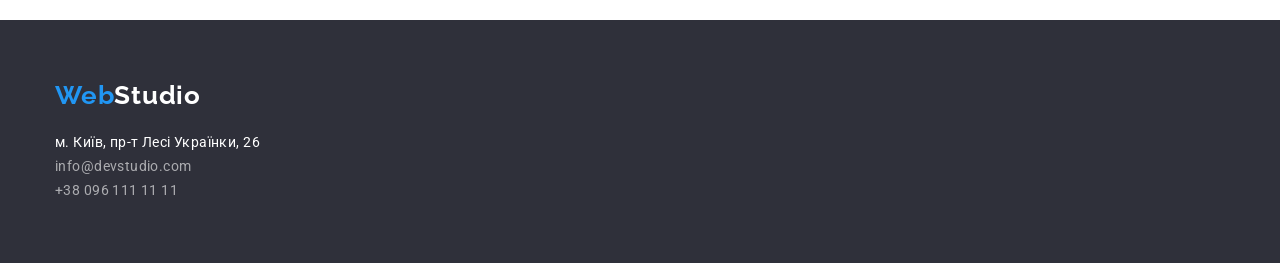
==== commit 8e4369ba: "Summary(update)" ====
--- a/portfolio.html
+++ b/portfolio.html
@@ -20,18 +20,20 @@
   </head>
   <body>
     <header class="header">
-      <div class="container">
-        <nav>
+      <div class="container site-header">
+        <nav class="nav">
           <a href="./index.html" class="logo">Web<span class="logo-header">Studio</span></a>
           <ul class="site-nav">
-            <li><a href="./index.html" class="link">Студія</a></li>
-            <li><a href="./portfolio.html" class="link current">Портфоліо</a></li>
-            <li><a href="#" class="link">Контакти</a></li>
+            <li class="item"><a href="./index.html" class="link">Студія</a></li>
+            <li class="item"><a href="./portfolio.html" class="link current">Портфоліо</a></li>
+            <li class="item"><a href="#" class="link">Контакти</a></li>
           </ul>
         </nav>
         <ul class="header-contacts">
-          <li><a href="mailto:info@devstudio.com" class="contacts">info@devstudio.com</a></li>
-          <li><a href="tel:+380961111111" class="contacts">+38 096 111 11 11</a></li>
+          <li class="item">
+            <a href="mailto:info@devstudio.com" class="contacts">info@devstudio.com</a>
+          </li>
+          <li class="item"><a href="tel:+380961111111" class="contacts">+38 096 111 11 11</a></li>
         </ul>
       </div>
     </header>
@@ -39,7 +41,7 @@
       <section class="section">
         <div class="container">
           <h1 class="visually-hidden">Портфоліо</h1>
-          <ul class="filter">
+          <ul class="portfolio-filter">
             <li><button type="button" class="filter-button">Усі</button></li>
             <li><button type="button" class="filter-button">Веб-сайти</button></li>
             <li><button type="button" class="filter-button">Додатки</button></li>
--- a/css/styles.css
+++ b/css/styles.css
@@ -37,11 +37,6 @@
     margin: 0;
     padding-left: 0;
 }
-/* address не потрібно */
-address {
-    margin-top: 20px;
-    font-style: normal;
-}
 
 img {
     display: block;
@@ -119,8 +114,15 @@
     letter-spacing: 0.02em;
 }
 
+.nav {
+    display: flex;
+    align-items: center;
+}
+
 .site-nav {
     display: flex;
+    margin-left: 93px;
+    
 }
 
 .site-nav .item {
@@ -133,8 +135,8 @@
 
 .site-nav .link {
     display: block;
-    padding-top: 20px;
-    padding-bottom: 20px;
+    padding-top: 32px;
+    padding-bottom: 32px;
     color: var(--logo-color-text);
 }
 
@@ -151,8 +153,13 @@
     border-bottom: 1px solid #ECECEC;
 }
 
+.site-header {
+    display: flex; 
+}
+
 .header-contacts {
     display: flex;
+    margin-left: auto;
 }
 
 .header-contacts .item {
@@ -164,6 +171,9 @@
 }
 
 .header-contacts .contacts {
+    display: block;
+    padding-top: 32px;
+    padding-bottom: 32px;
     font-style: normal;
     font-weight: 500;
     font-size: 14px;
@@ -182,6 +192,10 @@
     background-color: var(--footer-color-bg);
 }
 
+address {
+    margin-top: 20px;
+    font-style: normal;
+}
 
 .footer-contacts .address {
     font-size: 14px;
@@ -271,6 +285,15 @@
     color: var(--main-color-text);
 }
 
+.feutures-list {
+    display: flex;
+    justify-content: space-between;
+}
+
+.feutures-list-item {
+    max-width: 270px;
+}
+
 .feutures-list .title {
     margin-bottom: 10px;
     font-style: normal;
@@ -288,11 +311,22 @@
     letter-spacing: 0.03em;
 }
 
+.presentation {
+    display: flex;
+    justify-content: space-between;
+}
+
 .team {
     background-color: var(--secondary-color-bg);
 }
 
+.team-list {
+    display: flex;
+    justify-content: space-between;
+}
+
 .team-member {
+    width: 270px;
     box-shadow: 0px 1px 3px rgba(0, 0, 0, 0.12), 0px 1px 1px rgba(0, 0, 0, 0.14), 0px 2px 1px rgba(0, 0, 0, 0.2);
     border-radius: 0px 0px 4px 4px;
     background-color: var(--main-color-bg);
@@ -300,6 +334,7 @@
 
 .team-list .title {
     margin-bottom: 10px;
+    padding-top: 30px;
     font-style: normal;
     font-weight: 500;
     font-size: 16px;
@@ -310,6 +345,7 @@
 }
 
 .team-list .text {
+    padding-bottom: 30px;
     font-size: 16px;
     line-height: 19px;
     text-align: center;
@@ -317,6 +353,13 @@
 }
 
 /* portfolio.html css */
+
+.portfolio-filter {
+    display: flex;
+    justify-content: center;
+    gap: 8px;
+    margin-bottom: 50px;   
+}
 
 .filter-button {
     padding: 6px 22px;
@@ -333,6 +376,16 @@
 .filter-button:focus {
     background-color: var(--accent-color);
     color: var(--white-color-text);
+}
+
+.portfolio-list {
+    display: flex;
+    flex-wrap: wrap;
+    gap: 30px;
+}
+
+.portfolio-card {
+    width: 370px;
 }
 
 .portfolio-list .title {
